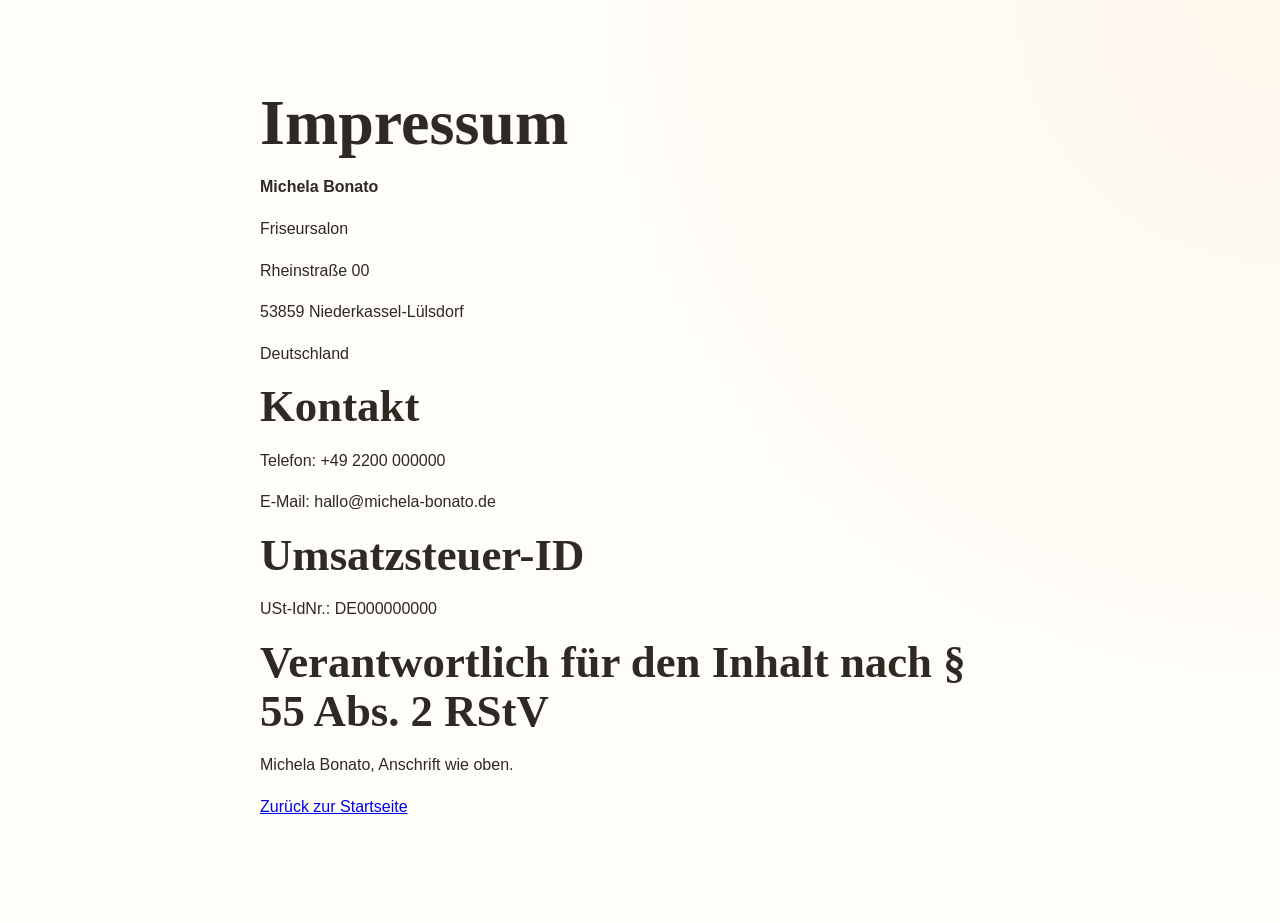
==== impressum.html @ fcbb78c3 "content" ====
<!doctype html>
<html lang="de">
  <head>
    <meta charset="UTF-8" />
    <meta name="viewport" content="width=device-width, initial-scale=1.0" />
    <title>Impressum | Michela Bonato</title>
    <meta name="robots" content="index, follow" />
    <meta
      name="description"
      content="Impressum von Michela Bonato, Friseur Lülsdorf."
    />
    <link rel="stylesheet" href="styles.css" />
  </head>
  <body>
    <main class="section">
      <div class="container" style="max-width: 760px">
        <h1>Impressum</h1>
        <p><strong>Michela Bonato</strong></p>
        <p>Friseursalon</p>
        <p>Rheinstraße 00</p>
        <p>53859 Niederkassel-Lülsdorf</p>
        <p>Deutschland</p>

        <h2>Kontakt</h2>
        <p>Telefon: +49 2200 000000</p>
        <p>E-Mail: hallo@michela-bonato.de</p>

        <h2>Umsatzsteuer-ID</h2>
        <p>USt-IdNr.: DE000000000</p>

        <h2>Verantwortlich für den Inhalt nach § 55 Abs. 2 RStV</h2>
        <p>Michela Bonato, Anschrift wie oben.</p>

        <p><a href="index.html">Zurück zur Startseite</a></p>
      </div>
    </main>
  </body>
</html>
---- styles.css ----
:root {
  --bg: #fffdf8;
  --bg-alt: #f7f1e6;
  --text: #2d2923;
  --muted: #655d53;
  --line: #e8dcc7;
  --accent: #b08a55;
  --shadow: 0 16px 40px rgba(42, 33, 20, 0.08);
}

* {
  box-sizing: border-box;
}

html {
  scroll-behavior: smooth;
}

body {
  margin: 0;
  font-family: "Manrope", sans-serif;
  color: var(--text);
  background: radial-gradient(circle at top right, #fff8ed 0%, var(--bg) 45%);
  line-height: 1.6;
}

img {
  max-width: 100%;
  display: block;
  border-radius: 14px;
  box-shadow: var(--shadow);
}

.container {
  width: min(1100px, 92%);
  margin: 0 auto;
}

.site-header {
  position: sticky;
  top: 0;
  z-index: 20;
  background: rgba(255, 253, 248, 0.92);
  backdrop-filter: blur(8px);
  border-bottom: 1px solid var(--line);
}

.nav-wrap {
  display: flex;
  justify-content: space-between;
  align-items: center;
  min-height: 76px;
}

.brand {
  text-decoration: none;
  color: var(--text);
  font-family: "Cormorant Garamond", serif;
  font-size: 2rem;
  font-weight: 600;
}

.menu {
  list-style: none;
  margin: 0;
  padding: 0;
  display: flex;
  gap: 1.25rem;
}

.menu a {
  text-decoration: none;
  color: var(--text);
  font-weight: 500;
}

.menu a:hover,
.menu a:focus-visible {
  color: var(--accent);
}

.hero,
.section {
  padding: 5.5rem 0;
}

.hero-grid,
.price-wrap,
.about {
  display: grid;
  grid-template-columns: repeat(2, minmax(0, 1fr));
  gap: 2.25rem;
  align-items: center;
}

.kicker {
  text-transform: uppercase;
  letter-spacing: 0.12em;
  color: var(--muted);
  font-size: 0.8rem;
  margin: 0;
}

h1,
h2,
h3 {
  font-family: "Cormorant Garamond", serif;
  line-height: 1.1;
  margin-top: 0;
}

h1 {
  font-size: clamp(2.3rem, 5vw, 4rem);
  margin-bottom: 1rem;
}

h2 {
  font-size: clamp(2rem, 4vw, 2.8rem);
  margin-bottom: 1rem;
}

.cards {
  display: grid;
  grid-template-columns: repeat(3, minmax(0, 1fr));
  gap: 1.25rem;
}

.card {
  background: #fff;
  border: 1px solid var(--line);
  padding: 1.4rem;
  border-radius: 14px;
}

.section-alt {
  background: linear-gradient(120deg, var(--bg-alt) 0%, #fefbf4 100%);
}

.btn {
  display: inline-block;
  text-decoration: none;
  color: #fff;
  background: var(--text);
  border-radius: 999px;
  padding: 0.75rem 1.25rem;
  margin-top: 0.75rem;
  transition: transform 0.2s ease, opacity 0.2s ease;
}

.btn:hover,
.btn:focus-visible {
  transform: translateY(-1px);
  opacity: 0.92;
}

.btn-light {
  background: #8f6f43;
}

.contact a {
  color: #7a5f39;
}

.site-footer {
  border-top: 1px solid var(--line);
  padding: 1.25rem 0;
  background: #fffdf9;
}

.footer-wrap {
  display: flex;
  justify-content: space-between;
  align-items: center;
  gap: 1rem;
}

.footer-wrap a {
  color: var(--text);
}

.reveal {
  opacity: 0;
  transform: translateY(24px);
  transition: opacity 0.7s ease, transform 0.7s ease;
}

.reveal.visible {
  opacity: 1;
  transform: translateY(0);
}

@media (max-width: 900px) {
  .hero-grid,
  .price-wrap,
  .about,
  .cards {
    grid-template-columns: 1fr;
  }

  .menu {
    gap: 0.7rem;
    flex-wrap: wrap;
    justify-content: flex-end;
  }

  .hero,
  .section {
    padding: 4rem 0;
  }
}
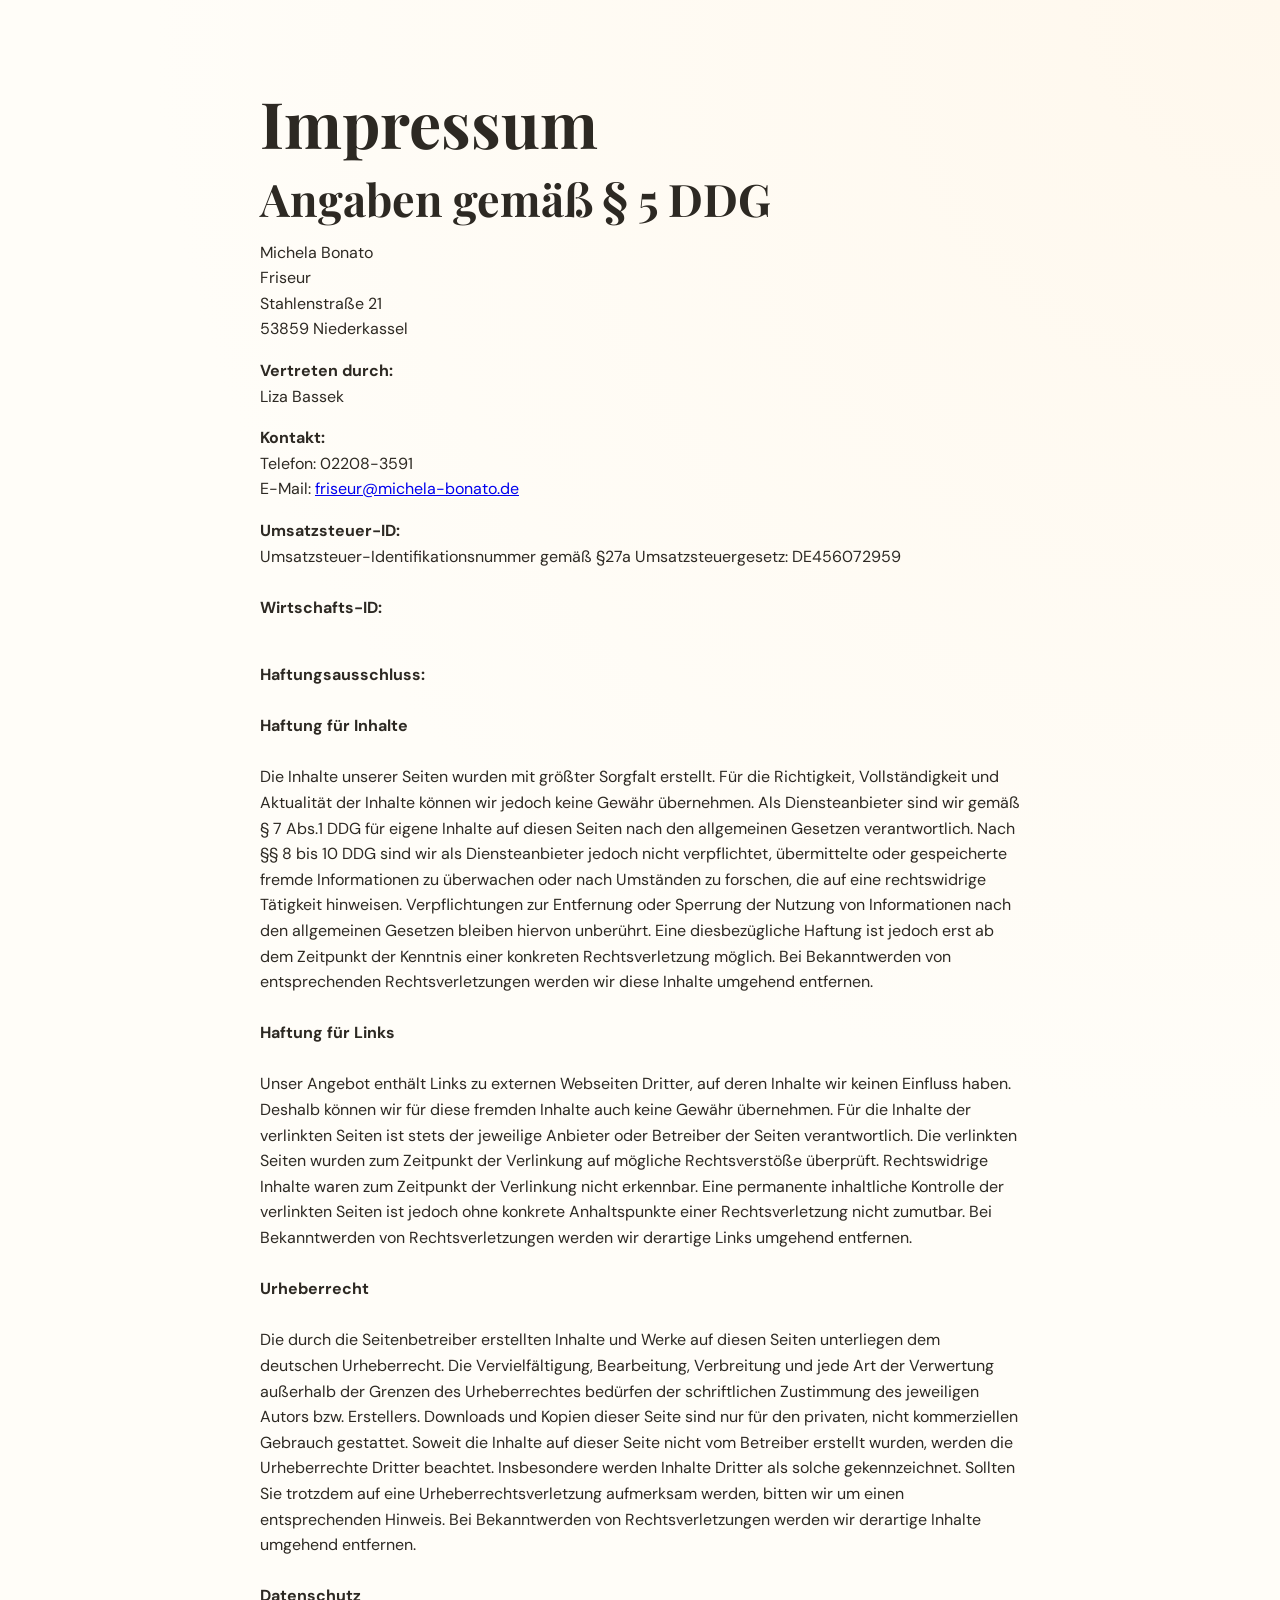
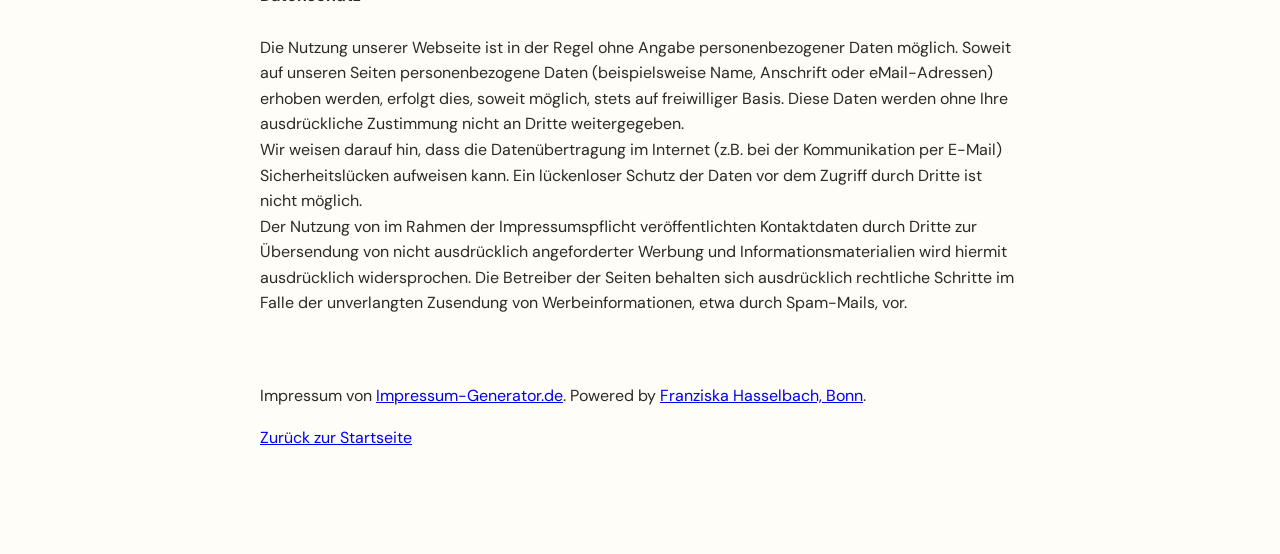
==== commit d3fbbcfd: "style" ====
--- a/impressum.html
+++ b/impressum.html
@@ -9,28 +9,27 @@
       name="description"
       content="Impressum von Michela Bonato, Friseur Lülsdorf."
     />
+    <link rel="preconnect" href="https://fonts.googleapis.com" />
+    <link rel="preconnect" href="https://fonts.gstatic.com" crossorigin />
+    <link
+      href="https://fonts.googleapis.com/css2?family=DM+Sans:wght@400;500;600&family=Playfair+Display:wght@400;500;600;700&display=swap"
+      rel="stylesheet"
+    />
     <link rel="stylesheet" href="styles.css" />
   </head>
   <body>
     <main class="section">
       <div class="container" style="max-width: 760px">
         <h1>Impressum</h1>
-        <p><strong>Michela Bonato</strong></p>
-        <p>Friseursalon</p>
-        <p>Rheinstraße 00</p>
-        <p>53859 Niederkassel-Lülsdorf</p>
-        <p>Deutschland</p>
 
-        <h2>Kontakt</h2>
-        <p>Telefon: +49 2200 000000</p>
-        <p>E-Mail: hallo@michela-bonato.de</p>
+          <h2 class="wp-block-heading">Angaben gemäß § 5 DDG</h2>
 
-        <h2>Umsatzsteuer-ID</h2>
-        <p>USt-IdNr.: DE000000000</p>
-
-        <h2>Verantwortlich für den Inhalt nach § 55 Abs. 2 RStV</h2>
-        <p>Michela Bonato, Anschrift wie oben.</p>
-
+          <p>Michela Bonato<br>Friseur<br>Stahlenstraße 21<br>53859 Niederkassel<br></p>
+          <p><strong>Vertreten durch:</strong><br>Liza Bassek<br></p>
+          <p><strong>Kontakt:</strong><br>Telefon: 02208-3591<br>E-Mail: <a href="mailto:friseur@michela-bonato.de">friseur@michela-bonato.de</a></p>
+          <p><strong>Umsatzsteuer-ID:</strong><br>Umsatzsteuer-Identifikationsnummer gemäß §27a Umsatzsteuergesetz: DE456072959<br><br><strong>Wirtschafts-ID:</strong><br><br></p>
+          <p><strong>Haftungsausschluss:</strong><br><br><strong>Haftung für Inhalte</strong><br><br>Die Inhalte unserer Seiten wurden mit größter Sorgfalt erstellt. Für die Richtigkeit, Vollständigkeit und Aktualität der Inhalte können wir jedoch keine Gewähr übernehmen. Als Diensteanbieter sind wir gemäß § 7 Abs.1 DDG für eigene Inhalte auf diesen Seiten nach den allgemeinen Gesetzen verantwortlich. Nach §§ 8 bis 10 DDG sind wir als Diensteanbieter jedoch nicht verpflichtet, übermittelte oder gespeicherte fremde Informationen zu überwachen oder nach Umständen zu forschen, die auf eine rechtswidrige Tätigkeit hinweisen. Verpflichtungen zur Entfernung oder Sperrung der Nutzung von Informationen nach den allgemeinen Gesetzen bleiben hiervon unberührt. Eine diesbezügliche Haftung ist jedoch erst ab dem Zeitpunkt der Kenntnis einer konkreten Rechtsverletzung möglich. Bei Bekanntwerden von entsprechenden Rechtsverletzungen werden wir diese Inhalte umgehend entfernen.<br><br><strong>Haftung für Links</strong><br><br>Unser Angebot enthält Links zu externen Webseiten Dritter, auf deren Inhalte wir keinen Einfluss haben. Deshalb können wir für diese fremden Inhalte auch keine Gewähr übernehmen. Für die Inhalte der verlinkten Seiten ist stets der jeweilige Anbieter oder Betreiber der Seiten verantwortlich. Die verlinkten Seiten wurden zum Zeitpunkt der Verlinkung auf mögliche Rechtsverstöße überprüft. Rechtswidrige Inhalte waren zum Zeitpunkt der Verlinkung nicht erkennbar. Eine permanente inhaltliche Kontrolle der verlinkten Seiten ist jedoch ohne konkrete Anhaltspunkte einer Rechtsverletzung nicht zumutbar. Bei Bekanntwerden von Rechtsverletzungen werden wir derartige Links umgehend entfernen.<br><br><strong>Urheberrecht</strong><br><br>Die durch die Seitenbetreiber erstellten Inhalte und Werke auf diesen Seiten unterliegen dem deutschen Urheberrecht. Die Vervielfältigung, Bearbeitung, Verbreitung und jede Art der Verwertung außerhalb der Grenzen des Urheberrechtes bedürfen der schriftlichen Zustimmung des jeweiligen Autors bzw. Erstellers. Downloads und Kopien dieser Seite sind nur für den privaten, nicht kommerziellen Gebrauch gestattet. Soweit die Inhalte auf dieser Seite nicht vom Betreiber erstellt wurden, werden die Urheberrechte Dritter beachtet. Insbesondere werden Inhalte Dritter als solche gekennzeichnet. Sollten Sie trotzdem auf eine Urheberrechtsverletzung aufmerksam werden, bitten wir um einen entsprechenden Hinweis. Bei Bekanntwerden von Rechtsverletzungen werden wir derartige Inhalte umgehend entfernen.<br><br><strong>Datenschutz</strong><br><br>Die Nutzung unserer Webseite ist in der Regel ohne Angabe personenbezogener Daten möglich. Soweit auf unseren Seiten personenbezogene Daten (beispielsweise Name, Anschrift oder eMail-Adressen) erhoben werden, erfolgt dies, soweit möglich, stets auf freiwilliger Basis. Diese Daten werden ohne Ihre ausdrückliche Zustimmung nicht an Dritte weitergegeben.<br>Wir weisen darauf hin, dass die Datenübertragung im Internet (z.B. bei der Kommunikation per E-Mail) Sicherheitslücken aufweisen kann. Ein lückenloser Schutz der Daten vor dem Zugriff durch Dritte ist nicht möglich.<br>Der Nutzung von im Rahmen der Impressumspflicht veröffentlichten Kontaktdaten durch Dritte zur Übersendung von nicht ausdrücklich angeforderter Werbung und Informationsmaterialien wird hiermit ausdrücklich widersprochen. Die Betreiber der Seiten behalten sich ausdrücklich rechtliche Schritte im Falle der unverlangten Zusendung von Werbeinformationen, etwa durch Spam-Mails, vor.<br></p>
+          <p><br><br>Impressum von <a href="https://impressum-generator.de">Impressum-Generator.de</a>. Powered by <a href="https://www.kanzlei-hasselbach.de/">Franziska Hasselbach, Bonn</a>.</p>
         <p><a href="index.html">Zurück zur Startseite</a></p>
       </div>
     </main>
--- a/styles.css
+++ b/styles.css
@@ -18,7 +18,7 @@
 
 body {
   margin: 0;
-  font-family: "Manrope", sans-serif;
+  font-family: "DM Sans", sans-serif;
   color: var(--text);
   background: radial-gradient(circle at top right, #fff8ed 0%, var(--bg) 45%);
   line-height: 1.6;
@@ -55,7 +55,7 @@
 .brand {
   text-decoration: none;
   color: var(--text);
-  font-family: "Cormorant Garamond", serif;
+  font-family: "Playfair Display", serif;
   font-size: 2rem;
   font-weight: 600;
 }
@@ -104,7 +104,7 @@
 h1,
 h2,
 h3 {
-  font-family: "Cormorant Garamond", serif;
+  font-family: "Playfair Display", serif;
   line-height: 1.1;
   margin-top: 0;
 }
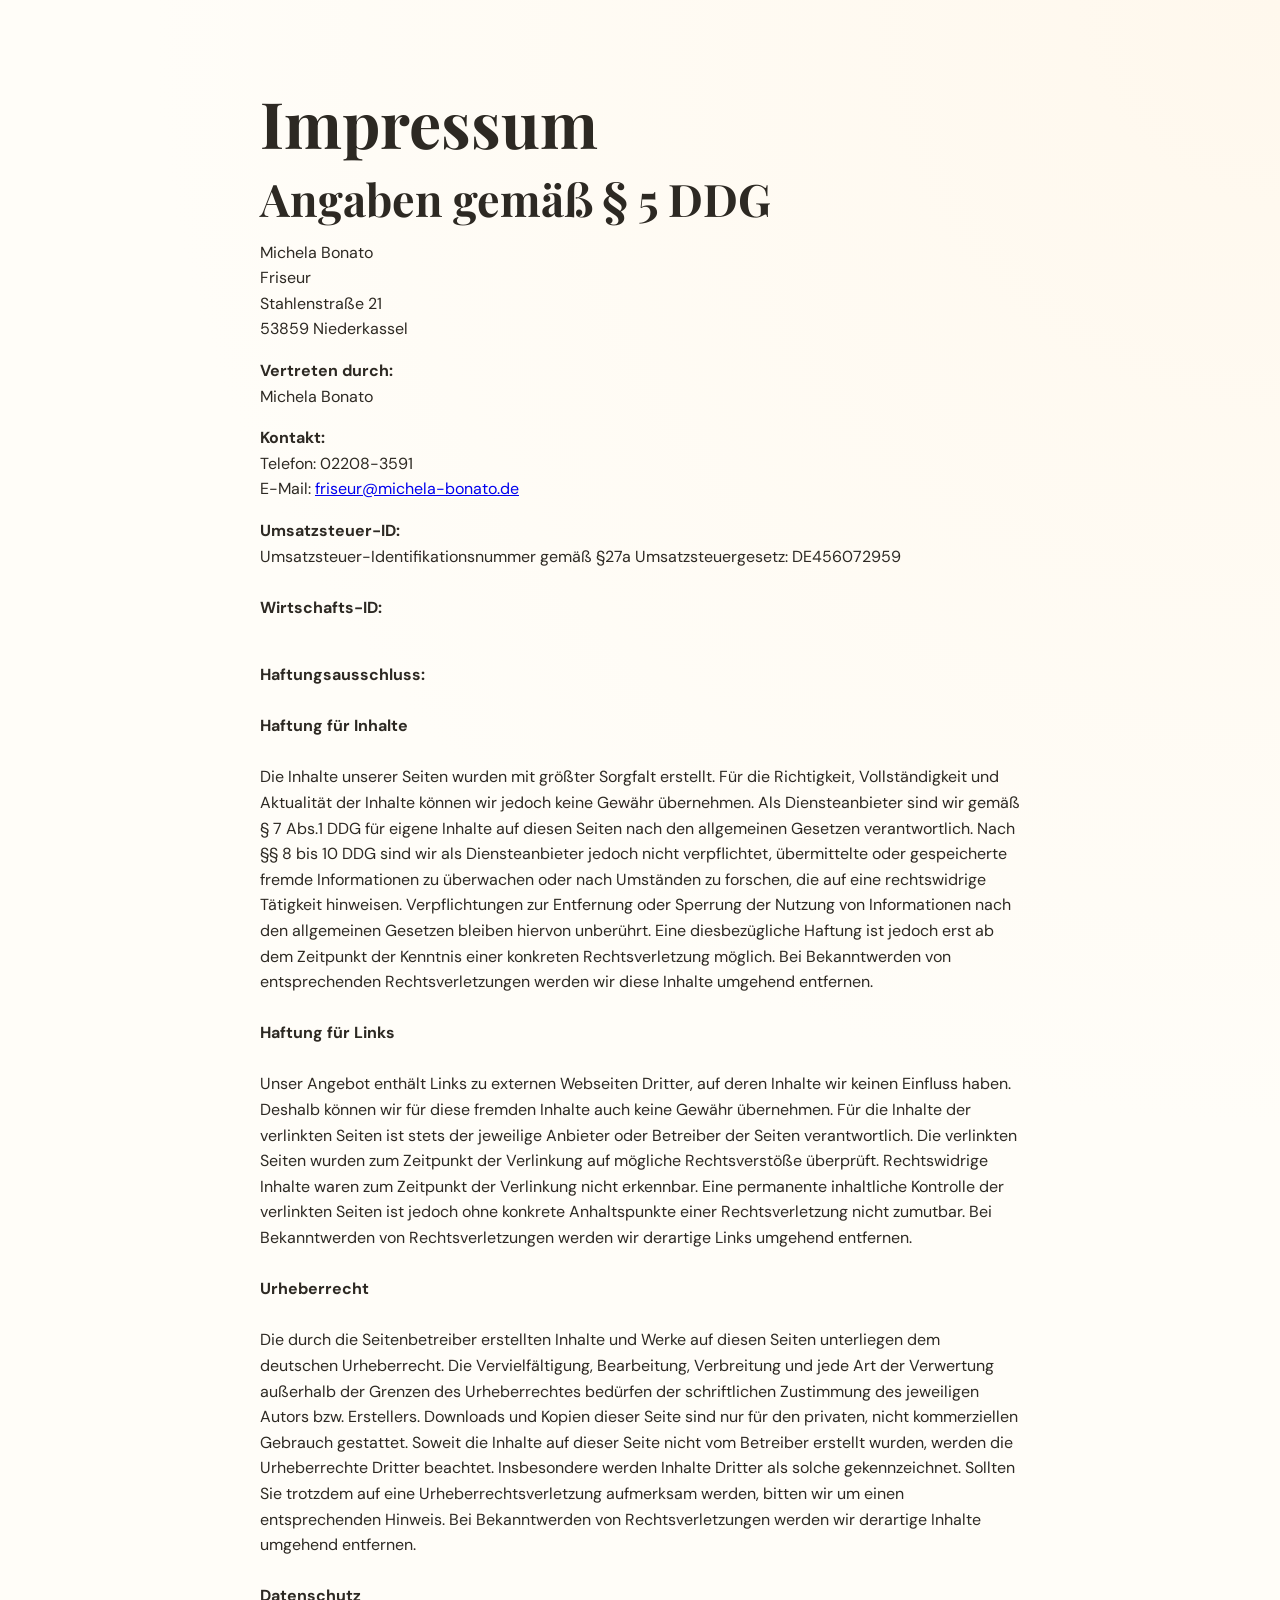
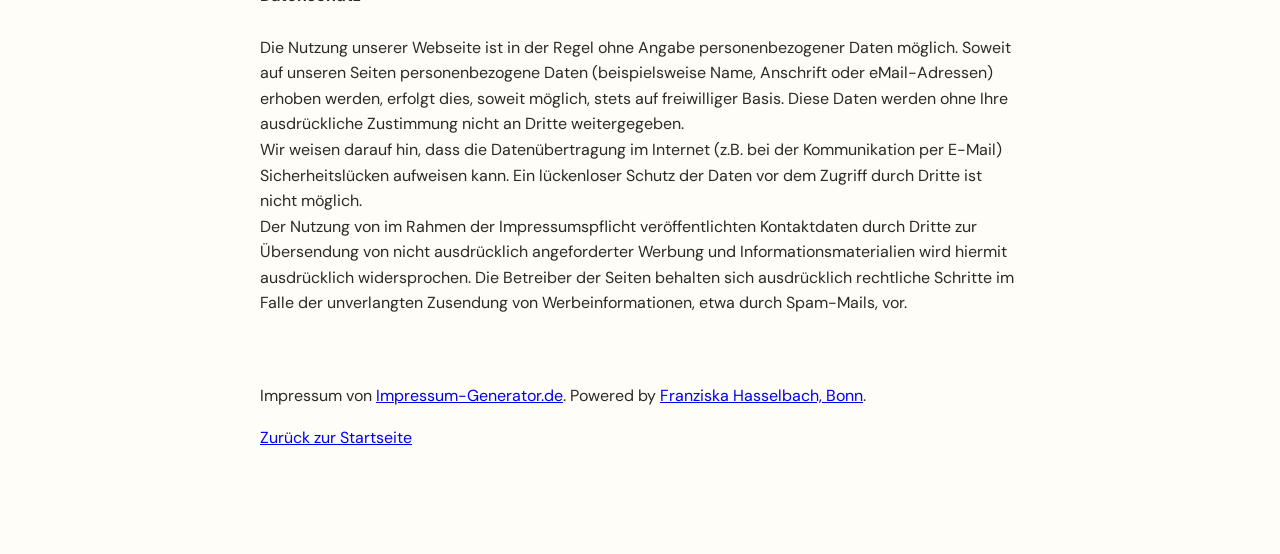
==== commit 382f6a49: "img + impressum" ====
--- a/impressum.html
+++ b/impressum.html
@@ -25,7 +25,7 @@
           <h2 class="wp-block-heading">Angaben gemäß § 5 DDG</h2>
 
           <p>Michela Bonato<br>Friseur<br>Stahlenstraße 21<br>53859 Niederkassel<br></p>
-          <p><strong>Vertreten durch:</strong><br>Liza Bassek<br></p>
+          <p><strong>Vertreten durch:</strong><br>Michela Bonato<br></p>
           <p><strong>Kontakt:</strong><br>Telefon: 02208-3591<br>E-Mail: <a href="mailto:friseur@michela-bonato.de">friseur@michela-bonato.de</a></p>
           <p><strong>Umsatzsteuer-ID:</strong><br>Umsatzsteuer-Identifikationsnummer gemäß §27a Umsatzsteuergesetz: DE456072959<br><br><strong>Wirtschafts-ID:</strong><br><br></p>
           <p><strong>Haftungsausschluss:</strong><br><br><strong>Haftung für Inhalte</strong><br><br>Die Inhalte unserer Seiten wurden mit größter Sorgfalt erstellt. Für die Richtigkeit, Vollständigkeit und Aktualität der Inhalte können wir jedoch keine Gewähr übernehmen. Als Diensteanbieter sind wir gemäß § 7 Abs.1 DDG für eigene Inhalte auf diesen Seiten nach den allgemeinen Gesetzen verantwortlich. Nach §§ 8 bis 10 DDG sind wir als Diensteanbieter jedoch nicht verpflichtet, übermittelte oder gespeicherte fremde Informationen zu überwachen oder nach Umständen zu forschen, die auf eine rechtswidrige Tätigkeit hinweisen. Verpflichtungen zur Entfernung oder Sperrung der Nutzung von Informationen nach den allgemeinen Gesetzen bleiben hiervon unberührt. Eine diesbezügliche Haftung ist jedoch erst ab dem Zeitpunkt der Kenntnis einer konkreten Rechtsverletzung möglich. Bei Bekanntwerden von entsprechenden Rechtsverletzungen werden wir diese Inhalte umgehend entfernen.<br><br><strong>Haftung für Links</strong><br><br>Unser Angebot enthält Links zu externen Webseiten Dritter, auf deren Inhalte wir keinen Einfluss haben. Deshalb können wir für diese fremden Inhalte auch keine Gewähr übernehmen. Für die Inhalte der verlinkten Seiten ist stets der jeweilige Anbieter oder Betreiber der Seiten verantwortlich. Die verlinkten Seiten wurden zum Zeitpunkt der Verlinkung auf mögliche Rechtsverstöße überprüft. Rechtswidrige Inhalte waren zum Zeitpunkt der Verlinkung nicht erkennbar. Eine permanente inhaltliche Kontrolle der verlinkten Seiten ist jedoch ohne konkrete Anhaltspunkte einer Rechtsverletzung nicht zumutbar. Bei Bekanntwerden von Rechtsverletzungen werden wir derartige Links umgehend entfernen.<br><br><strong>Urheberrecht</strong><br><br>Die durch die Seitenbetreiber erstellten Inhalte und Werke auf diesen Seiten unterliegen dem deutschen Urheberrecht. Die Vervielfältigung, Bearbeitung, Verbreitung und jede Art der Verwertung außerhalb der Grenzen des Urheberrechtes bedürfen der schriftlichen Zustimmung des jeweiligen Autors bzw. Erstellers. Downloads und Kopien dieser Seite sind nur für den privaten, nicht kommerziellen Gebrauch gestattet. Soweit die Inhalte auf dieser Seite nicht vom Betreiber erstellt wurden, werden die Urheberrechte Dritter beachtet. Insbesondere werden Inhalte Dritter als solche gekennzeichnet. Sollten Sie trotzdem auf eine Urheberrechtsverletzung aufmerksam werden, bitten wir um einen entsprechenden Hinweis. Bei Bekanntwerden von Rechtsverletzungen werden wir derartige Inhalte umgehend entfernen.<br><br><strong>Datenschutz</strong><br><br>Die Nutzung unserer Webseite ist in der Regel ohne Angabe personenbezogener Daten möglich. Soweit auf unseren Seiten personenbezogene Daten (beispielsweise Name, Anschrift oder eMail-Adressen) erhoben werden, erfolgt dies, soweit möglich, stets auf freiwilliger Basis. Diese Daten werden ohne Ihre ausdrückliche Zustimmung nicht an Dritte weitergegeben.<br>Wir weisen darauf hin, dass die Datenübertragung im Internet (z.B. bei der Kommunikation per E-Mail) Sicherheitslücken aufweisen kann. Ein lückenloser Schutz der Daten vor dem Zugriff durch Dritte ist nicht möglich.<br>Der Nutzung von im Rahmen der Impressumspflicht veröffentlichten Kontaktdaten durch Dritte zur Übersendung von nicht ausdrücklich angeforderter Werbung und Informationsmaterialien wird hiermit ausdrücklich widersprochen. Die Betreiber der Seiten behalten sich ausdrücklich rechtliche Schritte im Falle der unverlangten Zusendung von Werbeinformationen, etwa durch Spam-Mails, vor.<br></p>
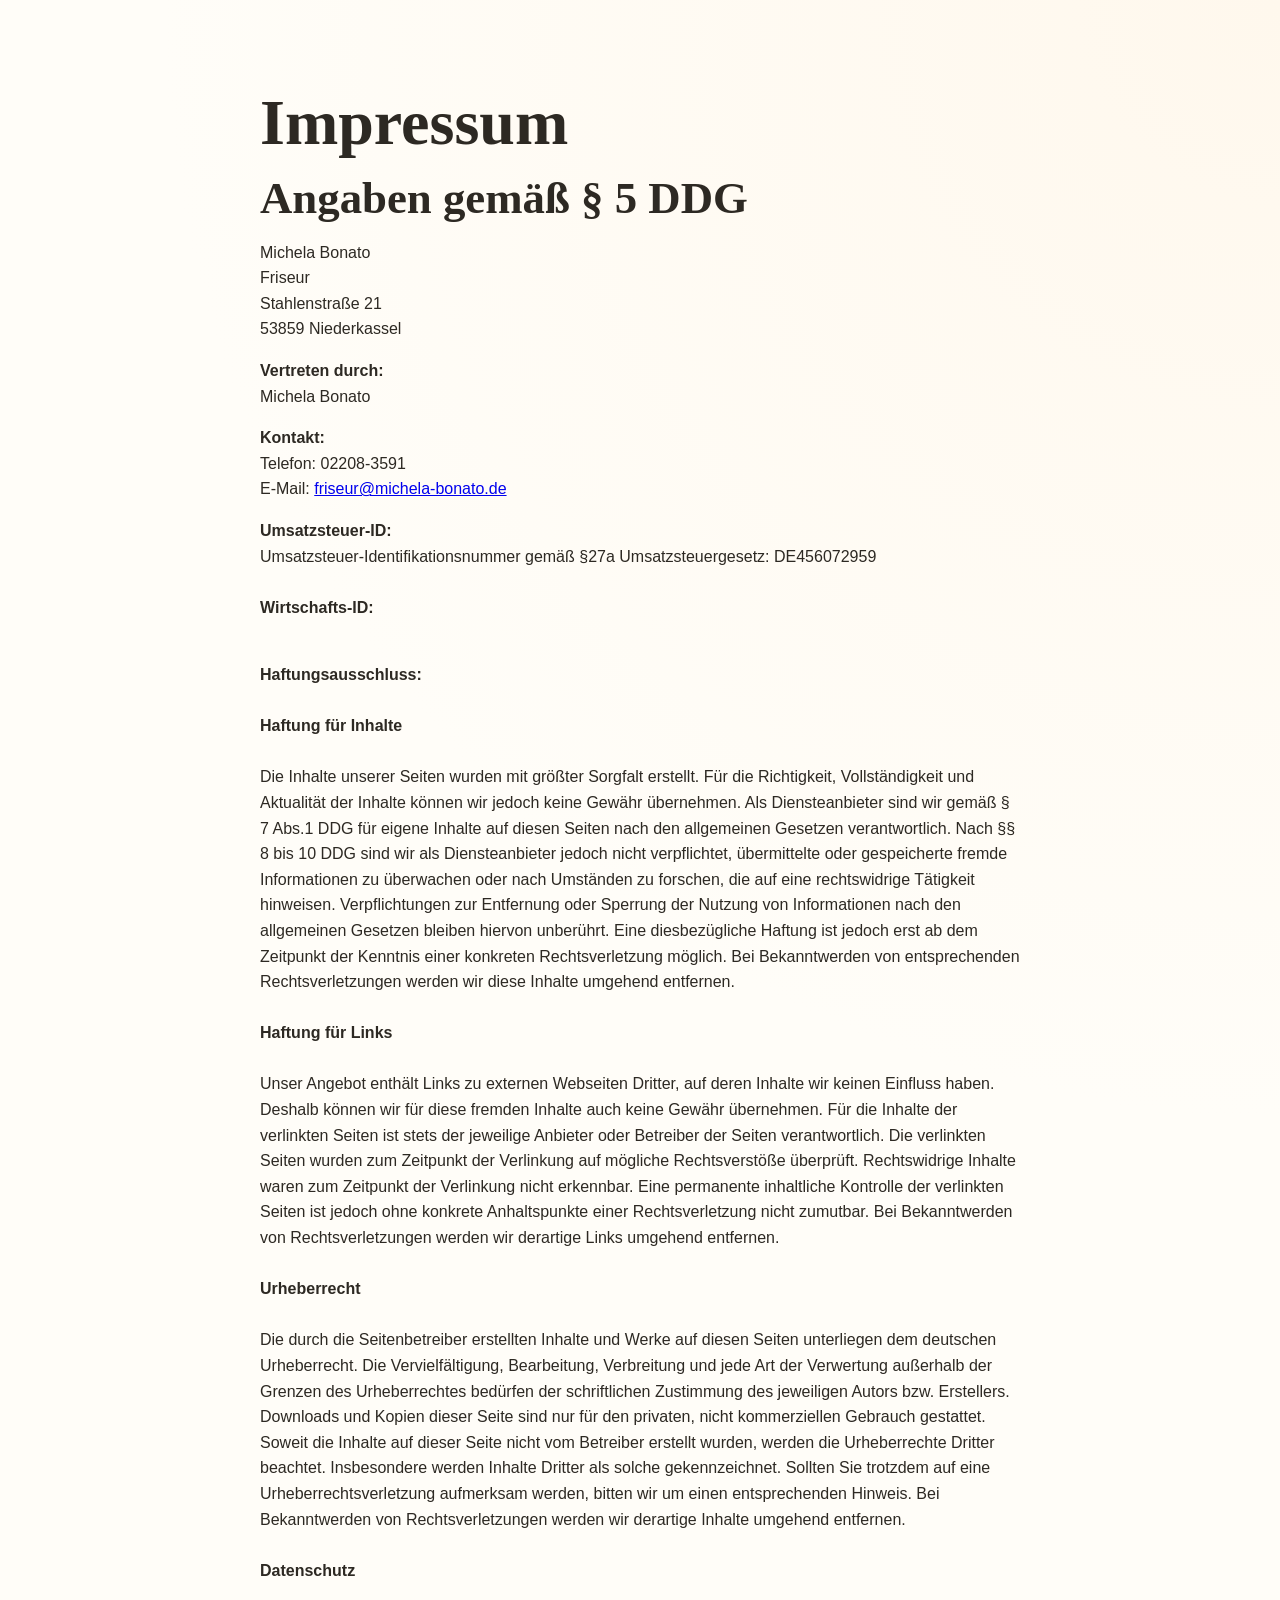
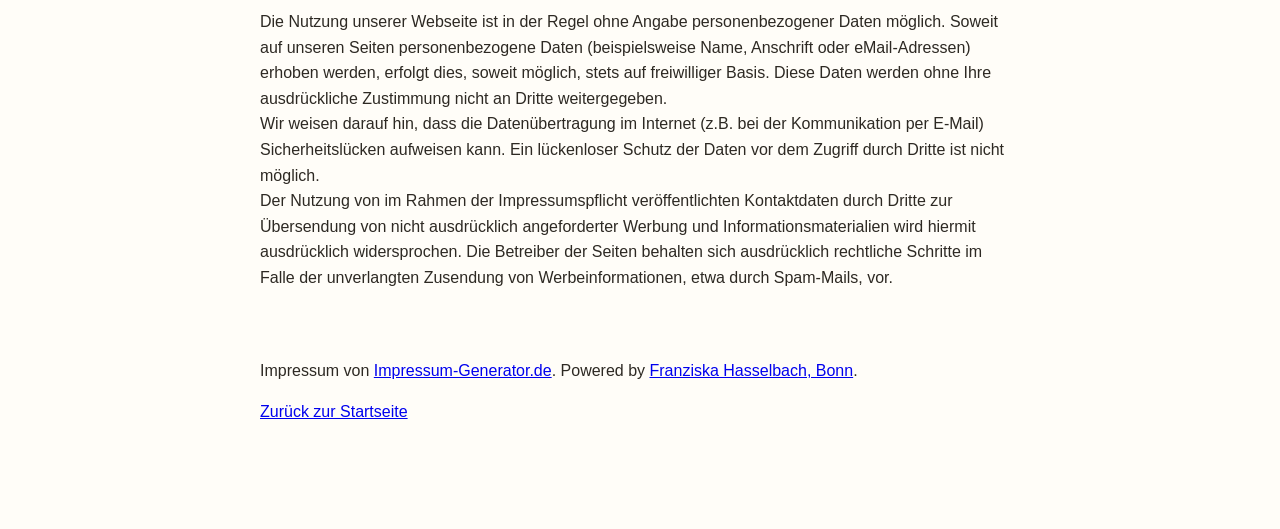
==== commit 41884205: "favicon" ====
--- a/impressum.html
+++ b/impressum.html
@@ -3,18 +3,14 @@
   <head>
     <meta charset="UTF-8" />
     <meta name="viewport" content="width=device-width, initial-scale=1.0" />
-    <title>Impressum | Michela Bonato</title>
+    <title>Friseur Michela Bonato</title>
     <meta name="robots" content="index, follow" />
     <meta
       name="description"
-      content="Impressum von Michela Bonato, Friseur Lülsdorf."
+      content="Impressum Friseur Michela Bonato"
     />
-    <link rel="preconnect" href="https://fonts.googleapis.com" />
-    <link rel="preconnect" href="https://fonts.gstatic.com" crossorigin />
-    <link
-      href="https://fonts.googleapis.com/css2?family=DM+Sans:wght@400;500;600&family=Playfair+Display:wght@400;500;600;700&display=swap"
-      rel="stylesheet"
-    />
+    <link rel="icon" href="img/favicon-1-300x300.png" sizes="192x192" />
+    <link rel="apple-touch-icon" href="img/favicon-1-300x300.png" />
     <link rel="stylesheet" href="styles.css" />
   </head>
   <body>
